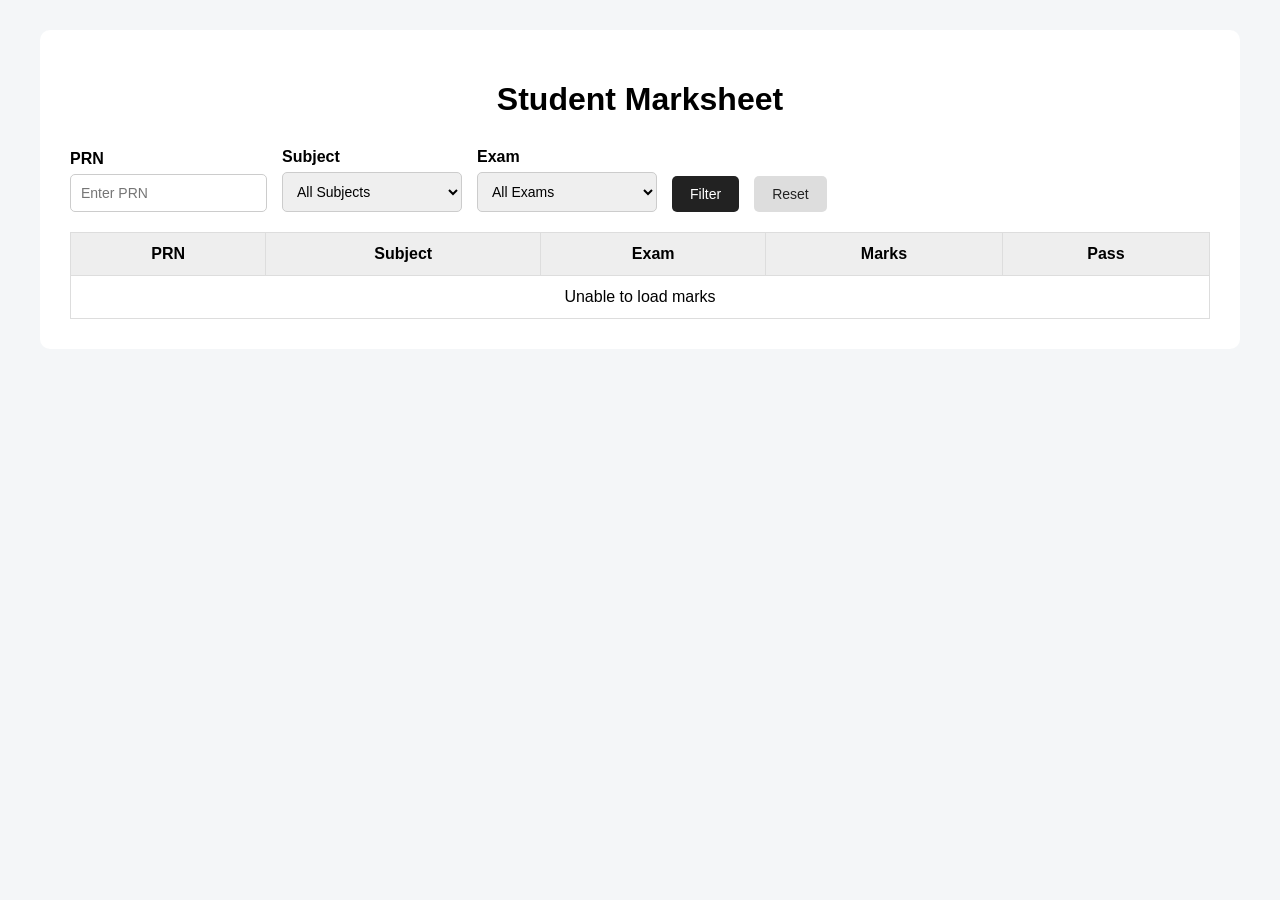
==== frontend/index.html @ d0d442d1 "Initial marksheet website" ====
<!DOCTYPE html>
<html lang="en">
<head>
    <meta charset="UTF-8">
    <meta name="viewport" content="width=device-width, initial-scale=1.0">

    <title>Marksheet</title>

    <link rel="stylesheet" href="style.css">
</head>

<body>

    <div class="container">

        <h1>Student Marksheet</h1>

        <div class="filters">

            <div class="filter-group">
                <label for="prn">PRN</label>
                <input
                    type="text"
                    id="prn"
                    placeholder="Enter PRN"
                >
            </div>

            <div class="filter-group">
                <label for="subject">Subject</label>
                <select id="subject">
                    <option value="">All Subjects</option>
                </select>
            </div>

            <div class="filter-group">
                <label for="exam">Exam</label>
                <select id="exam">
                    <option value="">All Exams</option>
                </select>
            </div>

            <button id="filterButton">
                Filter
            </button>

            <button id="resetButton">
                Reset
            </button>

        </div>

        <p id="resultCount"></p>

        <div class="table-container">

            <table>

                <thead>
                    <tr>
                        <th>PRN</th>
                        <th>Subject</th>
                        <th>Exam</th>
                        <th>Marks</th>
                        <th>Pass</th>
                    </tr>
                </thead>

                <tbody id="marksTable">
                </tbody>

            </table>

        </div>

    </div>

    <script src="script.js"></script>

</body>
</html>
---- frontend/style.css ----
* {
    box-sizing: border-box;
}

body {
    margin: 0;
    padding: 30px;

    font-family: Arial, sans-serif;

    background: #f4f6f8;
}

.container {
    max-width: 1200px;

    margin: auto;

    background: white;

    padding: 30px;

    border-radius: 10px;
}

h1 {
    text-align: center;

    margin-bottom: 30px;
}

.filters {
    display: flex;

    gap: 15px;

    align-items: end;

    flex-wrap: wrap;

    margin-bottom: 20px;
}

.filter-group {
    display: flex;

    flex-direction: column;

    gap: 6px;
}

.filter-group label {
    font-weight: bold;
}

input,
select,
button {
    padding: 10px;

    font-size: 14px;
}

input,
select {
    min-width: 180px;

    border: 1px solid #ccc;

    border-radius: 5px;
}

button {
    border: none;

    border-radius: 5px;

    cursor: pointer;

    padding: 10px 18px;
}

#filterButton {
    background: #222;

    color: white;
}

#resetButton {
    background: #ddd;

    color: #222;
}

#resultCount {
    font-weight: bold;

    margin-bottom: 10px;
}

.table-container {
    overflow-x: auto;
}

table {
    width: 100%;

    border-collapse: collapse;
}

th,
td {
    border: 1px solid #ddd;

    padding: 12px;

    text-align: center;
}

th {
    background: #eeeeee;

    font-weight: bold;
}

tr:hover {
    background: #f7f7f7;
}
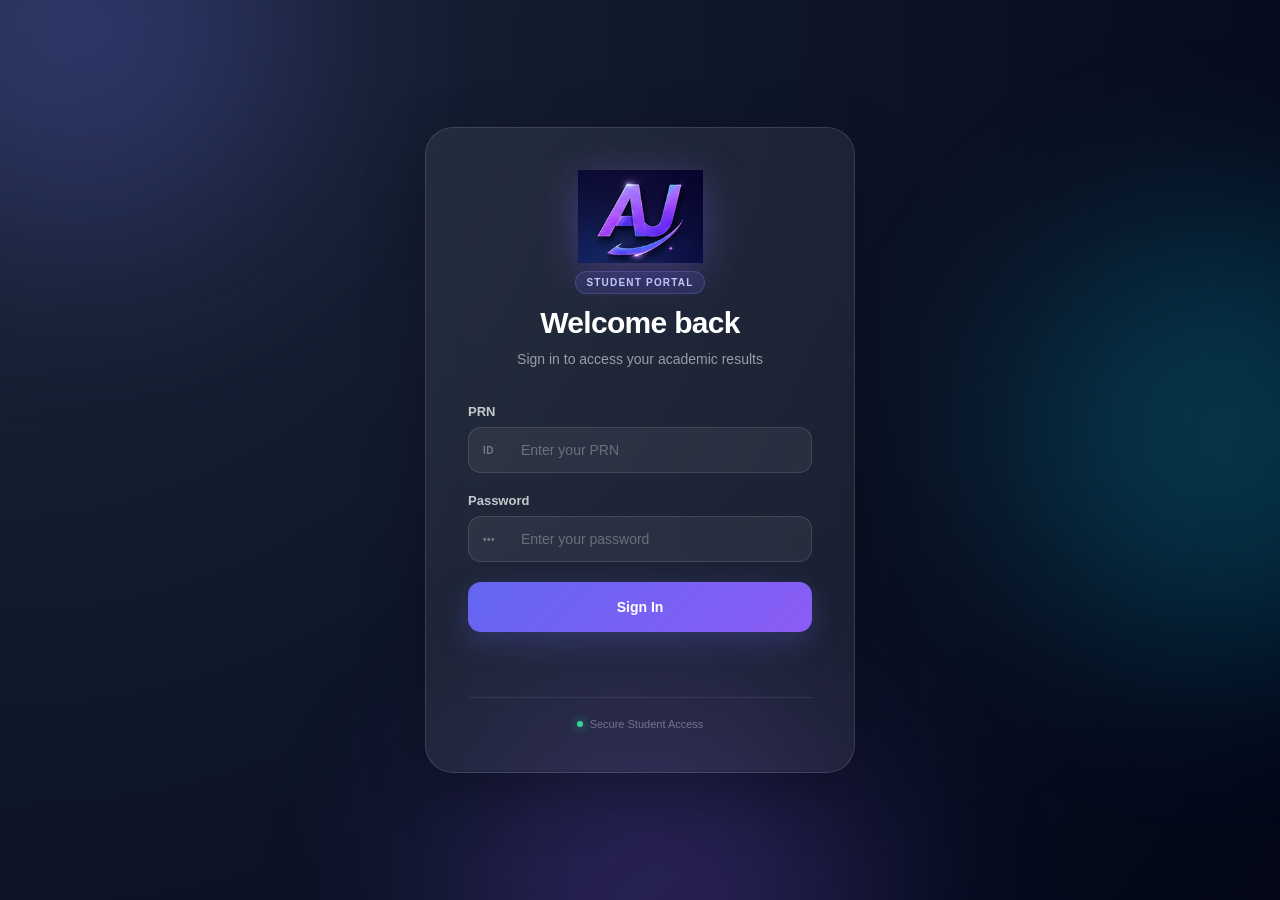
==== commit 53fea19e: "Add AJ branding to student portal" ====
--- a/frontend/index.html
+++ b/frontend/index.html
@@ -1,81 +1,161 @@
 <!DOCTYPE html>
 <html lang="en">
+
 <head>
+
     <meta charset="UTF-8">
-    <meta name="viewport" content="width=device-width, initial-scale=1.0">
 
-    <title>Marksheet</title>
+    <meta
+        name="viewport"
+        content="width=device-width, initial-scale=1.0"
+    >
 
-    <link rel="stylesheet" href="style.css">
+    <title>Student Portal | Login</title>
+
+    <link
+        rel="stylesheet"
+        href="style.css"
+    >
+
 </head>
 
-<body>
 
-    <div class="container">
+<body class="login-body">
 
-        <h1>Student Marksheet</h1>
+    <div class="background-effects">
 
-        <div class="filters">
+        <div class="glow glow-one"></div>
 
-            <div class="filter-group">
-                <label for="prn">PRN</label>
-                <input
-                    type="text"
-                    id="prn"
-                    placeholder="Enter PRN"
+        <div class="glow glow-two"></div>
+
+        <div class="glow glow-three"></div>
+
+    </div>
+
+
+    <main class="login-page">
+
+        <div class="login-card glass-card">
+
+            <!-- Brand -->
+
+            <div class="brand">
+
+                <img
+                    src="assets/aj-logo.png"
+                    alt="AJ"
+                    class="aj-logo-login"
                 >
+
+                <div class="brand-badge">
+                    STUDENT PORTAL
+                </div>
+
+                <h1>
+                    Welcome back
+                </h1>
+
+                <p>
+                    Sign in to access your academic results
+                </p>
+
             </div>
 
-            <div class="filter-group">
-                <label for="subject">Subject</label>
-                <select id="subject">
-                    <option value="">All Subjects</option>
-                </select>
+
+            <!-- Login form -->
+
+            <form id="loginForm">
+
+                <div class="input-group">
+
+                    <label for="prn">
+                        PRN
+                    </label>
+
+                    <div class="input-wrapper">
+
+                        <span class="input-icon">
+                            ID
+                        </span>
+
+                        <input
+                            type="text"
+                            id="prn"
+                            placeholder="Enter your PRN"
+                            autocomplete="username"
+                            required
+                        >
+
+                    </div>
+
+                </div>
+
+
+                <div class="input-group">
+
+                    <label for="password">
+                        Password
+                    </label>
+
+                    <div class="input-wrapper">
+
+                        <span class="input-icon">
+                            •••
+                        </span>
+
+                        <input
+                            type="password"
+                            id="password"
+                            placeholder="Enter your password"
+                            autocomplete="current-password"
+                            required
+                        >
+
+                    </div>
+
+                </div>
+
+
+                <button
+                    type="submit"
+                    id="loginButton"
+                >
+
+                    <span id="loginButtonText">
+                        Sign In
+                    </span>
+
+                    <span
+                        id="loginSpinner"
+                        class="login-spinner"
+                    ></span>
+
+                </button>
+
+
+                <p
+                    id="loginMessage"
+                    class="login-message"
+                ></p>
+
+            </form>
+
+
+            <div class="login-footer">
+
+                <span class="security-dot"></span>
+
+                Secure Student Access
+
             </div>
-
-            <div class="filter-group">
-                <label for="exam">Exam</label>
-                <select id="exam">
-                    <option value="">All Exams</option>
-                </select>
-            </div>
-
-            <button id="filterButton">
-                Filter
-            </button>
-
-            <button id="resetButton">
-                Reset
-            </button>
 
         </div>
 
-        <p id="resultCount"></p>
+    </main>
 
-        <div class="table-container">
-
-            <table>
-
-                <thead>
-                    <tr>
-                        <th>PRN</th>
-                        <th>Subject</th>
-                        <th>Exam</th>
-                        <th>Marks</th>
-                        <th>Pass</th>
-                    </tr>
-                </thead>
-
-                <tbody id="marksTable">
-                </tbody>
-
-            </table>
-
-        </div>
-
-    </div>
 
     <script src="script.js"></script>
 
 </body>
+
 </html>
--- a/frontend/style.css
+++ b/frontend/style.css
@@ -2,127 +2,1950 @@
     box-sizing: border-box;
 }
 
+
+html {
+    scroll-behavior: smooth;
+}
+
+
 body {
     margin: 0;
-    padding: 30px;
-
-    font-family: Arial, sans-serif;
-
-    background: #f4f6f8;
-}
-
-.container {
+
+    min-height: 100vh;
+
+    font-family:
+        Inter,
+        Arial,
+        Helvetica,
+        sans-serif;
+
+    color: #f8fafc;
+}
+
+
+/* =================================
+   Global Background
+================================= */
+
+.login-body,
+.dashboard-body {
+
+    position: relative;
+
+    overflow-x: hidden;
+
+    background:
+        radial-gradient(
+            circle at top left,
+            #1e293b,
+            #0f172a 45%,
+            #020617
+        );
+}
+
+
+.background-effects {
+    position: fixed;
+
+    inset: 0;
+
+    z-index: -1;
+
+    overflow: hidden;
+
+    pointer-events: none;
+}
+
+
+.glow {
+    position: absolute;
+
+    width: 420px;
+
+    height: 420px;
+
+    border-radius: 50%;
+
+    filter: blur(100px);
+
+    opacity: 0.25;
+
+    animation:
+        floatingGlow 10s
+        ease-in-out
+        infinite alternate;
+}
+
+
+.glow-one {
+    top: -180px;
+
+    left: -120px;
+
+    background: #6366f1;
+}
+
+
+.glow-two {
+    right: -160px;
+
+    top: 25%;
+
+    background: #06b6d4;
+
+    animation-delay: 2s;
+}
+
+
+.glow-three {
+    bottom: -220px;
+
+    left: 35%;
+
+    background: #8b5cf6;
+
+    animation-delay: 4s;
+}
+
+
+@keyframes floatingGlow {
+
+    from {
+        transform:
+            translate3d(
+                0,
+                0,
+                0
+            )
+            scale(1);
+    }
+
+    to {
+        transform:
+            translate3d(
+                40px,
+                -30px,
+                0
+            )
+            scale(1.12);
+    }
+
+}
+
+
+/* =================================
+   Glass Card
+================================= */
+
+.glass-card {
+
+    background:
+        rgba(
+            255,
+            255,
+            255,
+            0.07
+        );
+
+    border:
+        1px solid
+        rgba(
+            255,
+            255,
+            255,
+            0.12
+        );
+
+    backdrop-filter:
+        blur(20px);
+
+    -webkit-backdrop-filter:
+        blur(20px);
+
+    box-shadow:
+        0 20px 60px
+        rgba(
+            0,
+            0,
+            0,
+            0.25
+        );
+}
+
+
+/* =================================
+   Login Page
+================================= */
+
+.login-page {
+
+    min-height: 100vh;
+
+    display: flex;
+
+    align-items: center;
+
+    justify-content: center;
+
+    padding: 24px;
+
+}
+
+
+/* =================================
+   Login Card
+================================= */
+
+.login-card {
+
+    width: 100%;
+
+    max-width: 430px;
+
+    padding: 42px;
+
+    border-radius: 28px;
+
+    animation:
+        cardEnter
+        0.8s
+        cubic-bezier(
+            0.22,
+            1,
+            0.36,
+            1
+        );
+}
+
+
+@keyframes cardEnter {
+
+    from {
+
+        opacity: 0;
+
+        transform:
+            translateY(35px)
+            scale(0.96);
+
+    }
+
+    to {
+
+        opacity: 1;
+
+        transform:
+            translateY(0)
+            scale(1);
+
+    }
+
+}
+
+
+/* =================================
+   Brand
+================================= */
+
+.brand {
+
+    text-align: center;
+
+    margin-bottom: 34px;
+}
+
+
+.brand-icon {
+
+    width: 72px;
+
+    height: 72px;
+
+    margin:
+        0 auto 18px;
+
+    display: flex;
+
+    align-items: center;
+
+    justify-content: center;
+
+    border-radius: 21px;
+
+    background:
+        rgba(
+            255,
+            255,
+            255,
+            0.1
+        );
+
+    border:
+        1px solid
+        rgba(
+            255,
+            255,
+            255,
+            0.15
+        );
+
+    font-size: 31px;
+
+    box-shadow:
+        0 10px 30px
+        rgba(
+            0,
+            0,
+            0,
+            0.2
+        );
+
+    animation:
+        iconFloat
+        4s
+        ease-in-out
+        infinite;
+}
+
+
+@keyframes iconFloat {
+
+    0%,
+    100% {
+        transform:
+            translateY(0);
+    }
+
+    50% {
+        transform:
+            translateY(-6px);
+    }
+
+}
+
+
+.brand-badge {
+
+    display: inline-block;
+
+    margin-bottom: 12px;
+
+    padding: 5px 10px;
+
+    border-radius: 20px;
+
+    background:
+        rgba(
+            99,
+            102,
+            241,
+            0.15
+        );
+
+    border:
+        1px solid
+        rgba(
+            129,
+            140,
+            248,
+            0.25
+        );
+
+    color: #c7d2fe;
+
+    font-size: 10px;
+
+    font-weight: 700;
+
+    letter-spacing: 1.2px;
+}
+
+
+.brand h1 {
+
+    margin: 0;
+
+    color: #ffffff;
+
+    font-size: 30px;
+
+    letter-spacing: -0.7px;
+}
+
+
+.brand p {
+
+    margin:
+        9px 0 0;
+
+    color:
+        rgba(
+            255,
+            255,
+            255,
+            0.55
+        );
+
+    font-size: 14px;
+
+    line-height: 1.5;
+}
+
+
+/* =================================
+   Inputs
+================================= */
+
+.input-group {
+
+    margin-bottom: 20px;
+}
+
+
+.input-group label {
+
+    display: block;
+
+    margin-bottom: 8px;
+
+    color:
+        rgba(
+            255,
+            255,
+            255,
+            0.75
+        );
+
+    font-size: 13px;
+
+    font-weight: 600;
+}
+
+
+.input-wrapper {
+
+    position: relative;
+}
+
+
+.input-icon {
+
+    position: absolute;
+
+    left: 15px;
+
+    top: 50%;
+
+    transform:
+        translateY(-50%);
+
+    color:
+        rgba(
+            255,
+            255,
+            255,
+            0.35
+        );
+
+    font-size: 10px;
+
+    font-weight: 700;
+
+    letter-spacing: 0.5px;
+
+    pointer-events: none;
+}
+
+
+.input-wrapper input {
+
+    width: 100%;
+
+    padding:
+        14px
+        15px
+        14px
+        52px;
+
+    border:
+        1px solid
+        rgba(
+            255,
+            255,
+            255,
+            0.12
+        );
+
+    border-radius: 13px;
+
+    outline: none;
+
+    background:
+        rgba(
+            255,
+            255,
+            255,
+            0.06
+        );
+
+    color: #ffffff;
+
+    font-size: 14px;
+
+    transition:
+        border-color 0.25s,
+        background 0.25s,
+        box-shadow 0.25s,
+        transform 0.25s;
+}
+
+
+.input-wrapper input::placeholder {
+
+    color:
+        rgba(
+            255,
+            255,
+            255,
+            0.3
+        );
+}
+
+
+.input-wrapper input:focus {
+
+    border-color:
+        rgba(
+            129,
+            140,
+            248,
+            0.7
+        );
+
+    background:
+        rgba(
+            255,
+            255,
+            255,
+            0.09
+        );
+
+    box-shadow:
+        0 0 0 4px
+        rgba(
+            99,
+            102,
+            241,
+            0.12
+        );
+
+    transform:
+        translateY(-1px);
+}
+
+
+/* =================================
+   Login Button
+================================= */
+
+#loginButton {
+
+    width: 100%;
+
+    min-height: 50px;
+
+    margin-top: 5px;
+
+    display: flex;
+
+    align-items: center;
+
+    justify-content: center;
+
+    gap: 10px;
+
+    border: none;
+
+    border-radius: 13px;
+
+    background:
+        linear-gradient(
+            135deg,
+            #6366f1,
+            #8b5cf6
+        );
+
+    color: #ffffff;
+
+    font-size: 14px;
+
+    font-weight: 700;
+
+    cursor: pointer;
+
+    box-shadow:
+        0 10px 30px
+        rgba(
+            99,
+            102,
+            241,
+            0.25
+        );
+
+    transition:
+        transform 0.2s,
+        box-shadow 0.2s,
+        opacity 0.2s;
+}
+
+
+#loginButton:hover {
+
+    transform:
+        translateY(-2px);
+
+    box-shadow:
+        0 14px 35px
+        rgba(
+            99,
+            102,
+            241,
+            0.4
+        );
+}
+
+
+#loginButton:active {
+
+    transform:
+        translateY(0);
+}
+
+
+#loginButton:disabled {
+
+    opacity: 0.65;
+
+    cursor: not-allowed;
+
+    transform: none;
+}
+
+
+/* =================================
+   Spinner
+================================= */
+
+.login-spinner {
+
+    display: none;
+
+    width: 16px;
+
+    height: 16px;
+
+    border:
+        2px solid
+        rgba(
+            255,
+            255,
+            255,
+            0.35
+        );
+
+    border-top-color:
+        #ffffff;
+
+    border-radius: 50%;
+
+    animation:
+        spin
+        0.7s
+        linear
+        infinite;
+}
+
+
+#loginButton.loading .login-spinner {
+
+    display: block;
+}
+
+
+@keyframes spin {
+
+    to {
+        transform:
+            rotate(360deg);
+    }
+
+}
+
+
+/* =================================
+   Login Message
+================================= */
+
+.login-message {
+
+    min-height: 20px;
+
+    margin:
+        15px 0 0;
+
+    text-align: center;
+
+    color:
+        rgba(
+            255,
+            255,
+            255,
+            0.65
+        );
+
+    font-size: 13px;
+}
+
+
+/* =================================
+   Login Footer
+================================= */
+
+.login-footer {
+
+    display: flex;
+
+    align-items: center;
+
+    justify-content: center;
+
+    gap: 7px;
+
+    margin-top: 30px;
+
+    padding-top: 20px;
+
+    border-top:
+        1px solid
+        rgba(
+            255,
+            255,
+            255,
+            0.08
+        );
+
+    color:
+        rgba(
+            255,
+            255,
+            255,
+            0.35
+        );
+
+    font-size: 11px;
+}
+
+
+.security-dot {
+
+    width: 6px;
+
+    height: 6px;
+
+    border-radius: 50%;
+
+    background: #34d399;
+
+    box-shadow:
+        0 0 10px
+        rgba(
+            52,
+            211,
+            153,
+            0.8
+        );
+}
+
+
+/* =================================
+   Dashboard
+================================= */
+
+.dashboard-page {
+
+    position: relative;
+
+    width: 100%;
+
     max-width: 1200px;
 
-    margin: auto;
-
-    background: white;
-
-    padding: 30px;
+    margin: 0 auto;
+
+    padding:
+        25px
+        24px
+        45px;
+}
+
+
+/* =================================
+   Topbar
+================================= */
+
+.topbar {
+
+    display: flex;
+
+    align-items: center;
+
+    justify-content: space-between;
+
+    padding:
+        12px 14px;
+
+    margin-bottom: 38px;
+
+    border-radius: 17px;
+
+    animation:
+        slideDown
+        0.6s
+        ease;
+}
+
+
+@keyframes slideDown {
+
+    from {
+
+        opacity: 0;
+
+        transform:
+            translateY(-15px);
+
+    }
+
+    to {
+
+        opacity: 1;
+
+        transform:
+            translateY(0);
+
+    }
+
+}
+
+
+.portal-brand {
+
+    display: flex;
+
+    align-items: center;
+
+    gap: 12px;
+}
+
+
+.portal-icon {
+
+    width: 43px;
+
+    height: 43px;
+
+    display: flex;
+
+    align-items: center;
+
+    justify-content: center;
+
+    border-radius: 12px;
+
+    background:
+        rgba(
+            255,
+            255,
+            255,
+            0.09
+        );
+
+    border:
+        1px solid
+        rgba(
+            255,
+            255,
+            255,
+            0.1
+        );
+
+    font-size: 20px;
+}
+
+
+.portal-brand strong {
+
+    display: block;
+
+    color: #ffffff;
+
+    font-size: 15px;
+}
+
+
+.portal-brand span {
+
+    display: block;
+
+    margin-top: 3px;
+
+    color:
+        rgba(
+            255,
+            255,
+            255,
+            0.4
+        );
+
+    font-size: 10px;
+}
+
+
+.logout-button {
+
+    padding:
+        9px
+        16px;
+
+    border:
+        1px solid
+        rgba(
+            255,
+            255,
+            255,
+            0.12
+        );
 
     border-radius: 10px;
-}
-
-h1 {
+
+    background:
+        rgba(
+            255,
+            255,
+            255,
+            0.06
+        );
+
+    color:
+        rgba(
+            255,
+            255,
+            255,
+            0.75
+        );
+
+    cursor: pointer;
+
+    font-size: 12px;
+
+    font-weight: 600;
+
+    transition:
+        background 0.2s,
+        transform 0.2s;
+}
+
+
+.logout-button:hover {
+
+    background:
+        rgba(
+            255,
+            255,
+            255,
+            0.11
+        );
+
+    transform:
+        translateY(-1px);
+}
+
+
+/* =================================
+   Welcome
+================================= */
+
+.welcome-section {
+
+    margin-bottom: 25px;
+
+    animation:
+        fadeUp
+        0.7s
+        0.1s
+        both;
+}
+
+
+@keyframes fadeUp {
+
+    from {
+
+        opacity: 0;
+
+        transform:
+            translateY(20px);
+
+    }
+
+    to {
+
+        opacity: 1;
+
+        transform:
+            translateY(0);
+
+    }
+
+}
+
+
+.welcome-label {
+
+    margin:
+        0 0 8px;
+
+    color: #a5b4fc;
+
+    font-size: 10px;
+
+    font-weight: 700;
+
+    letter-spacing: 1.4px;
+}
+
+
+.welcome-section h1 {
+
+    margin: 0;
+
+    color: #ffffff;
+
+    font-size: 32px;
+
+    letter-spacing: -0.8px;
+}
+
+
+.welcome-section h1 span {
+
+    background:
+        linear-gradient(
+            90deg,
+            #a5b4fc,
+            #c4b5fd
+        );
+
+    -webkit-background-clip: text;
+
+    background-clip: text;
+
+    color: transparent;
+}
+
+
+.welcome-section > div > p:last-child {
+
+    margin:
+        9px 0 0;
+
+    color:
+        rgba(
+            255,
+            255,
+            255,
+            0.45
+        );
+
+    font-size: 13px;
+}
+
+
+/* =================================
+   Student Card
+================================= */
+
+.student-card {
+
+    display: grid;
+
+    grid-template-columns:
+        1.5fr
+        1fr
+        1fr;
+
+    gap: 20px;
+
+    align-items: center;
+
+    padding: 20px;
+
+    margin-bottom: 18px;
+
+    border-radius: 17px;
+
+    animation:
+        fadeUp
+        0.7s
+        0.15s
+        both;
+}
+
+
+.student-profile {
+
+    display: flex;
+
+    align-items: center;
+
+    gap: 13px;
+}
+
+
+.profile-avatar {
+
+    width: 46px;
+
+    height: 46px;
+
+    display: flex;
+
+    align-items: center;
+
+    justify-content: center;
+
+    flex-shrink: 0;
+
+    border-radius: 14px;
+
+    background:
+        rgba(
+            255,
+            255,
+            255,
+            0.08
+        );
+
+    font-size: 21px;
+}
+
+
+.info-label {
+
+    display: block;
+
+    margin-bottom: 6px;
+
+    color:
+        rgba(
+            255,
+            255,
+            255,
+            0.35
+        );
+
+    font-size: 10px;
+
+    font-weight: 700;
+
+    text-transform: uppercase;
+
+    letter-spacing: 0.8px;
+}
+
+
+.student-card strong {
+
+    color:
+        rgba(
+            255,
+            255,
+            255,
+            0.9
+        );
+
+    font-size: 14px;
+}
+
+
+/* =================================
+   Statistics
+================================= */
+
+.stats-grid {
+
+    display: grid;
+
+    grid-template-columns:
+        repeat(4, 1fr);
+
+    gap: 15px;
+
+    margin-bottom: 20px;
+}
+
+
+.stat-card {
+
+    display: flex;
+
+    align-items: center;
+
+    gap: 13px;
+
+    padding: 19px;
+
+    border-radius: 16px;
+
+    animation:
+        fadeUp
+        0.7s
+        0.2s
+        both;
+
+    transition:
+        transform 0.25s,
+        background 0.25s;
+}
+
+
+.stat-card:hover {
+
+    transform:
+        translateY(-4px);
+
+    background:
+        rgba(
+            255,
+            255,
+            255,
+            0.1
+        );
+}
+
+
+.stat-icon {
+
+    width: 42px;
+
+    height: 42px;
+
+    display: flex;
+
+    align-items: center;
+
+    justify-content: center;
+
+    flex-shrink: 0;
+
+    border-radius: 12px;
+
+    background:
+        rgba(
+            255,
+            255,
+            255,
+            0.08
+        );
+
+    color: #ffffff;
+
+    font-size: 17px;
+}
+
+
+.stat-card span {
+
+    display: block;
+
+    margin-bottom: 5px;
+
+    color:
+        rgba(
+            255,
+            255,
+            255,
+            0.4
+        );
+
+    font-size: 11px;
+}
+
+
+.stat-card strong {
+
+    color: #ffffff;
+
+    font-size: 23px;
+}
+
+
+/* =================================
+   Marks
+================================= */
+
+.marks-section {
+
+    padding: 25px;
+
+    border-radius: 18px;
+
+    animation:
+        fadeUp
+        0.7s
+        0.3s
+        both;
+}
+
+
+.section-header {
+
+    margin-bottom: 20px;
+}
+
+
+.section-label {
+
+    margin:
+        0 0 7px;
+
+    color: #a5b4fc;
+
+    font-size: 10px;
+
+    font-weight: 700;
+
+    letter-spacing: 1.2px;
+}
+
+
+.section-header h2 {
+
+    margin: 0;
+
+    color: #ffffff;
+
+    font-size: 21px;
+}
+
+
+.section-header p:last-child {
+
+    margin:
+        6px 0 0;
+
+    color:
+        rgba(
+            255,
+            255,
+            255,
+            0.4
+        );
+
+    font-size: 12px;
+}
+
+
+.dashboard-message {
+
+    margin-bottom: 15px;
+
+    color:
+        rgba(
+            255,
+            255,
+            255,
+            0.5
+        );
+
+    font-size: 12px;
+}
+
+
+/* =================================
+   Table
+================================= */
+
+.table-container {
+
+    width: 100%;
+
+    overflow-x: auto;
+}
+
+
+.marks-section table {
+
+    width: 100%;
+
+    min-width: 600px;
+
+    border-collapse: collapse;
+}
+
+
+.marks-section th,
+.marks-section td {
+
+    padding:
+        14px
+        12px;
+
+    border-bottom:
+        1px solid
+        rgba(
+            255,
+            255,
+            255,
+            0.07
+        );
+
+    text-align: left;
+}
+
+
+.marks-section th {
+
+    color:
+        rgba(
+            255,
+            255,
+            255,
+            0.35
+        );
+
+    font-size: 10px;
+
+    font-weight: 700;
+
+    text-transform: uppercase;
+
+    letter-spacing: 0.7px;
+}
+
+
+.marks-section td {
+
+    color:
+        rgba(
+            255,
+            255,
+            255,
+            0.65
+        );
+
+    font-size: 13px;
+}
+
+
+.marks-section tbody tr {
+
+    transition:
+        background 0.2s;
+}
+
+
+.marks-section tbody tr:hover {
+
+    background:
+        rgba(
+            255,
+            255,
+            255,
+            0.04
+        );
+}
+
+
+.marks-section td strong {
+
+    color:
+        rgba(
+            255,
+            255,
+            255,
+            0.9
+        );
+}
+
+
+/* =================================
+   Result Badges
+================================= */
+
+.result-badge {
+
+    display: inline-block;
+
+    min-width: 50px;
+
+    padding:
+        5px
+        9px;
+
+    border-radius: 20px;
+
     text-align: center;
 
-    margin-bottom: 30px;
-}
-
-.filters {
+    font-size: 10px;
+
+    font-weight: 700;
+
+    letter-spacing: 0.3px;
+}
+
+
+.result-pass {
+
+    color: #6ee7b7;
+
+    background:
+        rgba(
+            16,
+            185,
+            129,
+            0.12
+        );
+
+    border:
+        1px solid
+        rgba(
+            52,
+            211,
+            153,
+            0.18
+        );
+}
+
+
+.result-fail {
+
+    color: #fca5a5;
+
+    background:
+        rgba(
+            239,
+            68,
+            68,
+            0.12
+        );
+
+    border:
+        1px solid
+        rgba(
+            248,
+            113,
+            113,
+            0.18
+        );
+}
+
+
+.result-pending {
+
+    color:
+        rgba(
+            255,
+            255,
+            255,
+            0.45
+        );
+
+    background:
+        rgba(
+            255,
+            255,
+            255,
+            0.06
+        );
+}
+
+
+/* =================================
+   Empty State
+================================= */
+
+.empty-message {
+
+    padding: 35px !important;
+
+    text-align: center !important;
+
+    color:
+        rgba(
+            255,
+            255,
+            255,
+            0.35
+        ) !important;
+}
+
+
+/* =================================
+   Footer
+================================= */
+
+.dashboard-footer {
+
     display: flex;
 
-    gap: 15px;
-
-    align-items: end;
-
-    flex-wrap: wrap;
-
-    margin-bottom: 20px;
-}
-
-.filter-group {
-    display: flex;
-
-    flex-direction: column;
-
-    gap: 6px;
-}
-
-.filter-group label {
-    font-weight: bold;
-}
-
-input,
-select,
-button {
-    padding: 10px;
-
-    font-size: 14px;
-}
-
-input,
-select {
-    min-width: 180px;
-
-    border: 1px solid #ccc;
-
-    border-radius: 5px;
-}
-
-button {
-    border: none;
-
-    border-radius: 5px;
-
-    cursor: pointer;
-
-    padding: 10px 18px;
-}
-
-#filterButton {
-    background: #222;
-
-    color: white;
-}
-
-#resetButton {
-    background: #ddd;
-
-    color: #222;
-}
-
-#resultCount {
-    font-weight: bold;
-
-    margin-bottom: 10px;
-}
-
-.table-container {
-    overflow-x: auto;
-}
-
-table {
-    width: 100%;
-
-    border-collapse: collapse;
-}
-
-th,
-td {
-    border: 1px solid #ddd;
-
-    padding: 12px;
-
-    text-align: center;
-}
-
-th {
-    background: #eeeeee;
-
-    font-weight: bold;
-}
-
-tr:hover {
-    background: #f7f7f7;
+    justify-content: space-between;
+
+    margin-top: 22px;
+
+    padding:
+        0 5px;
+
+    color:
+        rgba(
+            255,
+            255,
+            255,
+            0.25
+        );
+
+    font-size: 10px;
+}
+
+
+/* =================================
+   Responsive
+================================= */
+
+@media (max-width: 850px) {
+
+    .student-card {
+
+        grid-template-columns:
+            1fr 1fr;
+    }
+
+
+    .student-profile {
+
+        grid-column:
+            1 / -1;
+    }
+
+
+    .stats-grid {
+
+        grid-template-columns:
+            repeat(2, 1fr);
+    }
+
+}
+
+
+@media (max-width: 550px) {
+
+    .login-page {
+
+        padding: 15px;
+    }
+
+
+    .login-card {
+
+        padding: 32px 22px;
+
+        border-radius: 23px;
+    }
+
+
+    .brand h1 {
+
+        font-size: 26px;
+    }
+
+
+    .dashboard-page {
+
+        padding:
+            15px
+            15px
+            30px;
+    }
+
+
+    .topbar {
+
+        margin-bottom: 30px;
+    }
+
+
+    .portal-brand span {
+
+        display: none;
+    }
+
+
+    .welcome-section h1 {
+
+        font-size: 25px;
+    }
+
+
+    .student-card {
+
+        grid-template-columns:
+            1fr;
+
+        padding: 18px;
+    }
+
+
+    .student-profile {
+
+        grid-column: auto;
+    }
+
+
+    .stats-grid {
+
+        grid-template-columns:
+            1fr 1fr;
+    }
+
+
+    .stat-card {
+
+        padding: 16px;
+    }
+
+
+    .marks-section {
+
+        padding: 18px;
+    }
+
+
+    .dashboard-footer {
+
+        flex-direction: column;
+
+        gap: 5px;
+    }
+
+}
+
+
+@media (max-width: 380px) {
+
+    .stats-grid {
+
+        grid-template-columns:
+            1fr;
+    }
+
+
+    .portal-brand strong {
+
+        font-size: 14px;
+    }
+
+
+    .welcome-section h1 {
+
+        font-size: 22px;
+    }
+
+}
+
+/* =================================
+   AJ Logo
+================================= */
+
+.aj-logo-login {
+    display: block;
+
+    width: 120px;
+
+    height: auto;
+
+    margin: 0 auto 8px;
+
+    object-fit: contain;
+
+    filter:
+        drop-shadow(
+            0 8px 20px
+            rgba(
+                99,
+                102,
+                241,
+                0.35
+            )
+        );
+
+    animation:
+        logoFloat
+        4s
+        ease-in-out
+        infinite;
+}
+
+
+.aj-logo-dashboard {
+    width: 58px;
+
+    height: 42px;
+
+    object-fit: contain;
+
+    flex-shrink: 0;
+
+    filter:
+        drop-shadow(
+            0 5px 14px
+            rgba(
+                99,
+                102,
+                241,
+                0.35
+            )
+        );
+}
+
+
+@keyframes logoFloat {
+
+    0%,
+    100% {
+        transform:
+            translateY(0);
+    }
+
+    50% {
+        transform:
+            translateY(-5px);
+    }
+
+}
+
+
+/* =================================
+   Mobile Logo
+================================= */
+
+@media (max-width: 550px) {
+
+    .aj-logo-login {
+        width: 105px;
+    }
+
+
+    .aj-logo-dashboard {
+        width: 50px;
+
+        height: 38px;
+    }
+
+}
+
+/* =================================
+   AJ Logo
+================================= */
+
+.aj-logo-login {
+
+    display: block;
+
+    width: 125px;
+
+    height: auto;
+
+    margin:
+        0 auto 8px;
+
+    object-fit: contain;
+
+    background: transparent;
+
+    filter:
+        drop-shadow(
+            0 8px 20px
+            rgba(
+                139,
+                92,
+                246,
+                0.35
+            )
+        );
+
+    animation:
+        logoFloat
+        4s
+        ease-in-out
+        infinite;
+}
+
+
+.aj-logo-dashboard {
+
+    width: 58px;
+
+    height: 42px;
+
+    object-fit: contain;
+
+    flex-shrink: 0;
+
+    background: transparent;
+
+    filter:
+        drop-shadow(
+            0 5px 14px
+            rgba(
+                139,
+                92,
+                246,
+                0.35
+            )
+        );
+}
+
+
+@keyframes logoFloat {
+
+    0%,
+    100% {
+        transform:
+            translateY(0);
+    }
+
+    50% {
+        transform:
+            translateY(-5px);
+    }
+
+}
+
+
+@media (max-width: 550px) {
+
+    .aj-logo-login {
+
+        width: 110px;
+
+    }
+
+
+    .aj-logo-dashboard {
+
+        width: 50px;
+
+        height: 38px;
+
+    }
+
 }
